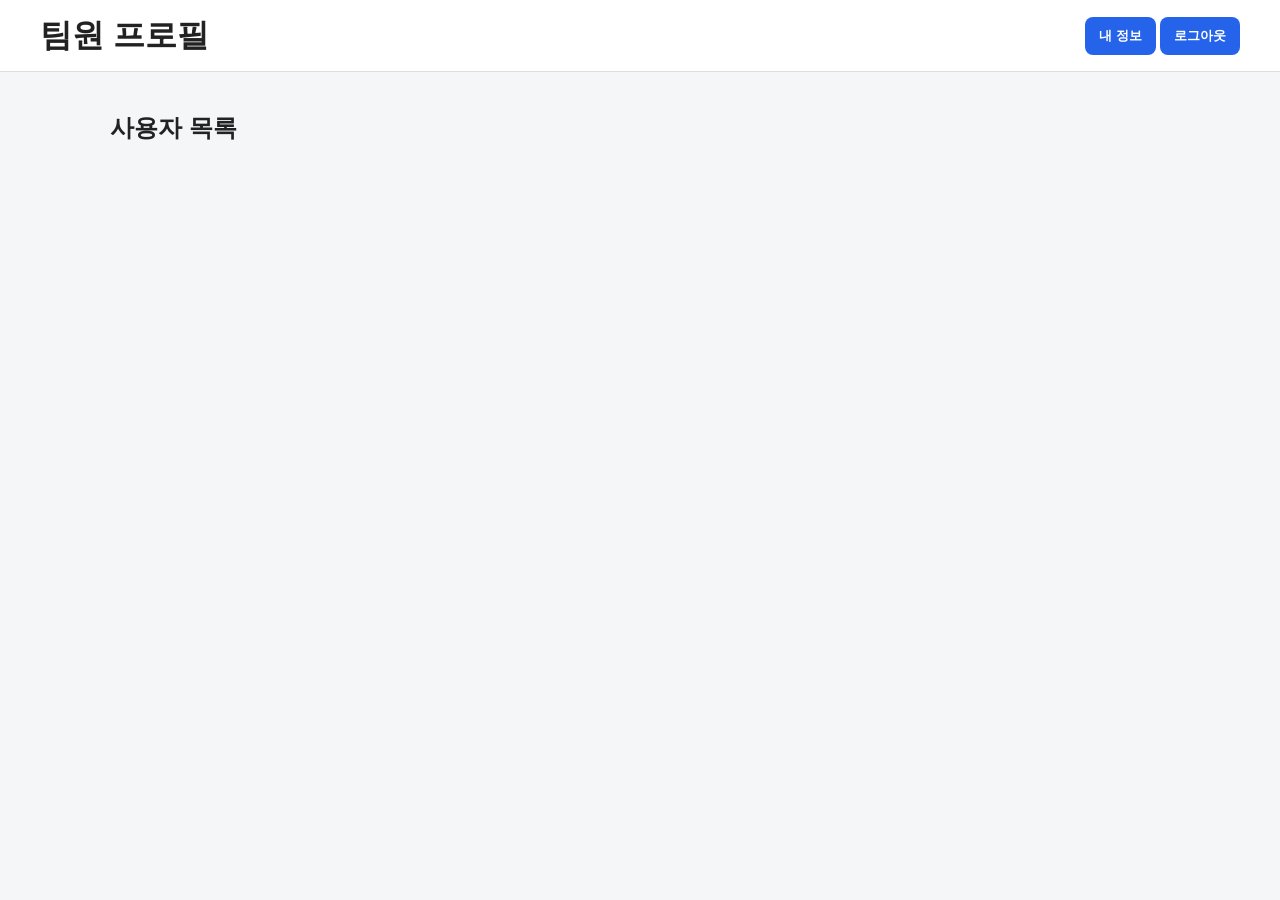
==== static/detail.html @ e7a8a92c "feat: implement profile board frontend" ====
<!DOCTYPE html>
<html lang="ko">
<head>
  <meta charset="UTF-8">
  <title>사용자 상세</title>
  <link rel="stylesheet" href="css/style.css">
</head>
<body>

  <header class="header">
    <h1>프로필 상세</h1>
    <div>
      <button onclick="location.href='index.html'">목록</button>
      <button onclick="logout()">로그아웃</button>
    </div>
  </header>

  <main class="container detail-layout">
    <section class="card profile-view">
      <img id="profilePreview" class="profile-image" src="https://via.placeholder.com/180?text=No+Image">
      <h2 id="profileName">사용자 이름</h2>
      <p id="profileEmail">email@example.com</p>
      <p class="small-text" id="profileCreatedAt"></p>
    </section>

    <section class="card">
      <h2>정보 수정</h2>

      <input type="text" id="editUsername" placeholder="이름">
      <input type="email" id="editEmail" placeholder="이메일">
      <input type="password" id="editPassword" placeholder="새 비밀번호">

      <button id="updateBtn">수정하기</button>
      <button id="deleteBtn" class="danger">삭제하기</button>

      <hr>

      <h2>프로필 이미지 업로드</h2>
      <input type="file" id="profileFile" accept="image/*">
      <button id="uploadBtn">이미지 업로드</button>
    </section>
  </main>

  <script src="https://code.jquery.com/jquery-3.7.1.min.js"></script>
  <script src="js/api.js"></script>
  <script src="js/detail.js"></script>
</body>
</html>
---- static/css/style.css ----
* {
  box-sizing: border-box;
}

body {
  margin: 0;
  font-family: Arial, sans-serif;
  background: #f4f6f8;
  color: #222;
}

a {
  color: #2563eb;
  text-decoration: none;
}

button {
  border: none;
  background: #2563eb;
  color: white;
  padding: 10px 14px;
  border-radius: 8px;
  cursor: pointer;
  font-weight: bold;
}

button:hover {
  background: #1d4ed8;
}

button.danger {
  background: #dc2626;
}

button.danger:hover {
  background: #b91c1c;
}

input {
  width: 100%;
  padding: 12px;
  margin: 8px 0;
  border: 1px solid #ddd;
  border-radius: 8px;
}

hr {
  margin: 24px 0;
  border: none;
  border-top: 1px solid #ddd;
}

.auth-container {
  width: 100%;
  max-width: 420px;
  margin: 80px auto;
  text-align: center;
}

.card {
  background: white;
  padding: 24px;
  border-radius: 16px;
  box-shadow: 0 8px 20px rgba(0, 0, 0, 0.06);
}

.link-text {
  margin-top: 16px;
  font-size: 14px;
}

.header {
  height: 72px;
  background: white;
  padding: 0 40px;
  display: flex;
  justify-content: space-between;
  align-items: center;
  border-bottom: 1px solid #ddd;
}

.container {
  max-width: 1100px;
  margin: 40px auto;
  padding: 0 20px;
}

.user-grid {
  display: grid;
  grid-template-columns: repeat(auto-fill, minmax(220px, 1fr));
  gap: 24px;
}

.user-card {
  background: white;
  padding: 24px;
  border-radius: 16px;
  text-align: center;
  cursor: pointer;
  box-shadow: 0 8px 20px rgba(0, 0, 0, 0.05);
  transition: 0.2s;
}

.user-card:hover {
  transform: translateY(-4px);
}

.user-card img {
  width: 140px;
  height: 140px;
  border-radius: 50%;
  object-fit: cover;
  background: #eee;
}

.user-card h3 {
  margin-bottom: 6px;
}

.user-card p {
  color: #666;
  font-size: 14px;
}

.detail-layout {
  display: grid;
  grid-template-columns: 320px 1fr;
  gap: 24px;
}

.profile-view {
  text-align: center;
}

.profile-image {
  width: 180px;
  height: 180px;
  border-radius: 50%;
  object-fit: cover;
  background: #eee;
}

.small-text {
  color: #777;
  font-size: 13px;
}
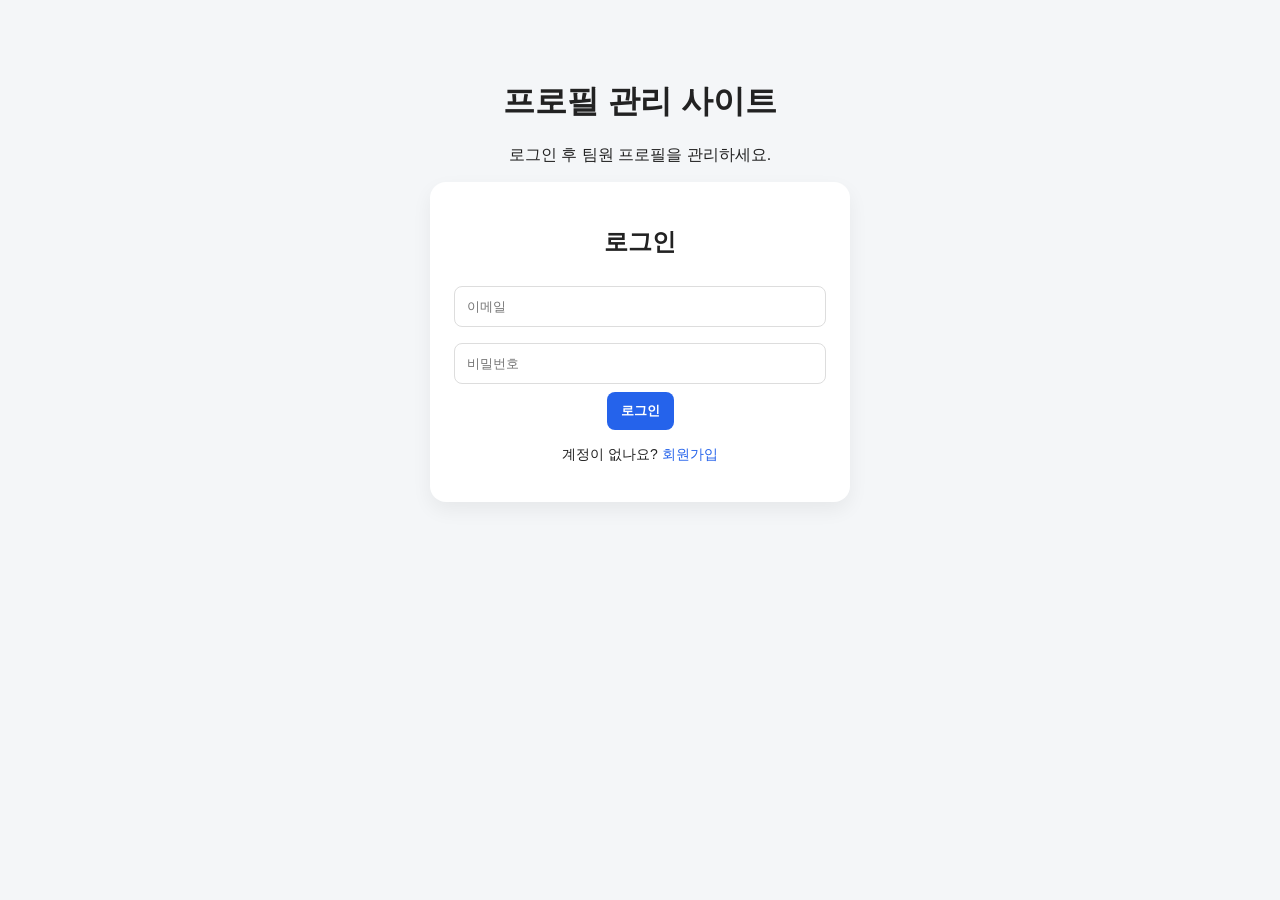
==== commit 1c7f36ac: "fix: api integration" ====
--- a/static/detail.html
+++ b/static/detail.html
@@ -3,7 +3,7 @@
 <head>
   <meta charset="UTF-8">
   <title>사용자 상세</title>
-  <link rel="stylesheet" href="css/style.css">
+  <link rel="stylesheet" href="/static/css/style.css">
 </head>
 <body>
 
@@ -42,7 +42,7 @@
   </main>
 
   <script src="https://code.jquery.com/jquery-3.7.1.min.js"></script>
-  <script src="js/api.js"></script>
-  <script src="js/detail.js"></script>
+  <script src="/static/js/api.js"></script>
+  <script src="/static/js/detail.js"></script>
 </body>
 </html>
